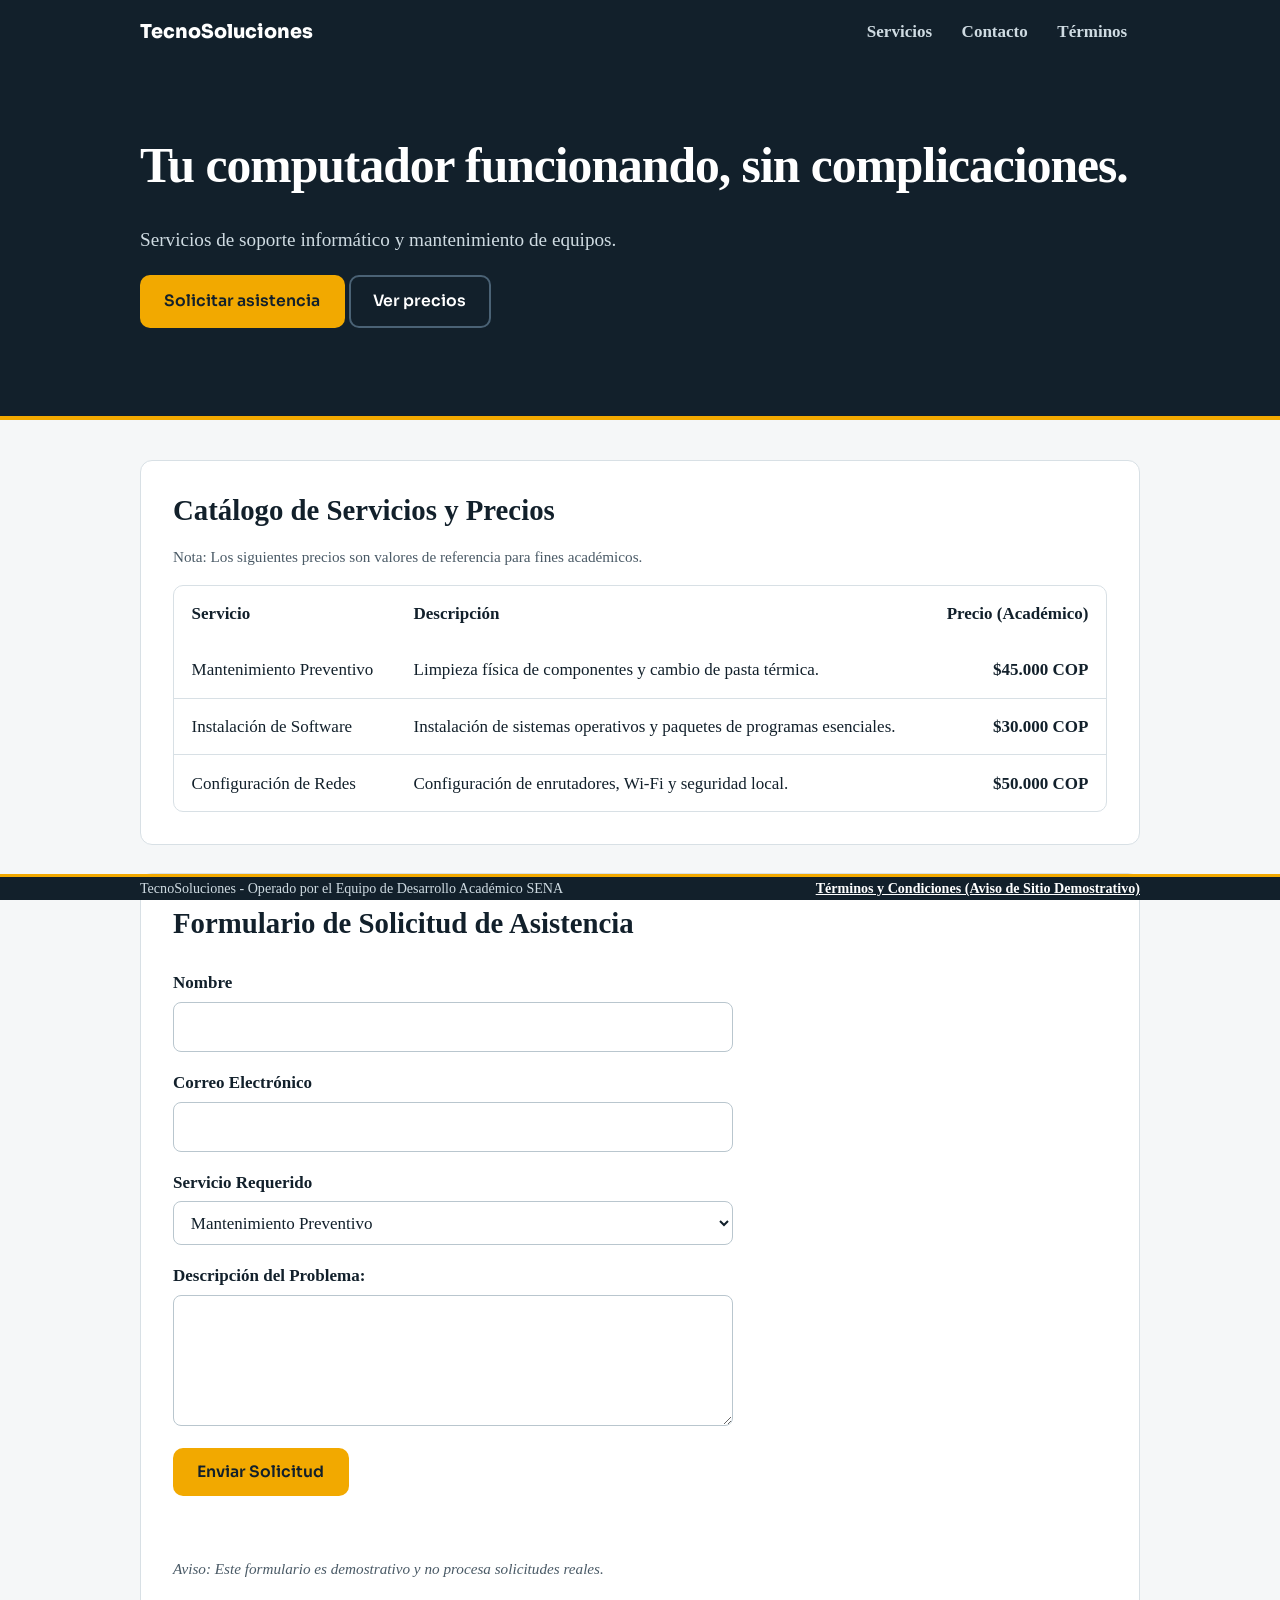
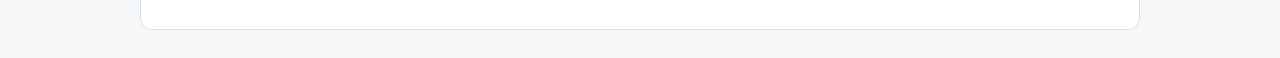
==== index.html @ 201718fb "Primera versión de la página" ====
<!DOCTYPE html>
<html lang="es">
<head>
    <meta charset="UTF-8">
    <meta name="viewport" content="width=device-width, initial-scale=1.0">
    <title>TecnoSoluciones - Soporte Técnico</title>
    <link rel=""preconnect" href=""https://fonts.googleapis.com">
    <link rel=""preconnect" href=""https://fonts.gstatic.com" crossorigin>
    <link href="https://fonts.googleapis.com/css2?family=Sora:wght@600;800&family=Source+Sans+3:wght@400;600&display=swap" rel="stylesheet">
    <link rel="stylesheet" href="styles.css">
</head>
<body>

    <header>
        <div class="container header-inner">
            <a href="index.html" class=" brand">TecnoSoluciones</a>
            <nav>
                <a href="#servicios">Servicios</a>
                <a href="#contacto">Contacto</a>
                <a href="tyc.html">Términos</a>
            </nav>
        </div>
    </header>


    <section class="hero">
        <div class="container">
            <h1>Tu computador funcionando, sin complicaciones.</h1>
            <p>Servicios de soporte informático y mantenimiento de equipos.</p>
            <div>
                <a href="#contacto" class="btn">Solicitar asistencia</a>
                <a href="#servicios" class="btn btn-ghost">Ver precios</a>
            </div>
        </div>
    </section>

    <main class="container">
        <section id="servicios">
            <h2>Catálogo de Servicios y Precios</h2>
            <p class="note">Nota: Los siguientes precios son valores de referencia para fines académicos.</p>
            <div class="table-wrap">
                <table>
                    <thead>
                        <tr>
                            <th>Servicio</th>
                            <th>Descripción</th>
                            <th class="num">Precio (Académico)</th>
                        </tr>
                    </thead>
                    <tbody>
                        <tr>
                            <td>Mantenimiento Preventivo</td>
                            <td>Limpieza física de componentes y cambio de pasta térmica.</td>
                            <td class="num">$45.000 COP</td>
                        </tr>
                        <tr>
                            <td>Instalación de Software</td>
                            <td>Instalación de sistemas operativos y paquetes de programas esenciales.</td>
                            <td class="num">$30.000 COP</td>
                        </tr>
                        <tr>
                            <td>Configuración de Redes</td>
                            <td>Configuración de enrutadores, Wi-Fi y seguridad local.</td>
                            <td class="num">$50.000 COP</td>
                        </tr>
                    </tbody>
                </table>
            </div>
        </section>

        <section id="contacto">
            <h2>Formulario de Solicitud de Asistencia</h2>
            <form id="form-contacto">
                <label for="nombre">Nombre</label>
                <input type="text" id="nombre" name="nombre" required>

                <label for="correo">Correo Electrónico</label>
                <input type="email" id="correo" name="correo" required>

                <label for="servicio-select">Servicio Requerido</label>
                <select id="servicio-select" name="servicio" required>
                    <option value="preventivo">Mantenimiento Preventivo</option>
                    <option value="software">Instalación de Software</option>
                    <option value="redes">Configuración de Redes</option>
                </select>

                <label for="descripcion">Descripción del Problema:</label>
                <textarea id="descripcion" name="descripcion" rows="4" required></textarea>

                <button type="submit">Enviar Solicitud</button>
                <p id="form-estado" role="status" aria-live="polite"></p></p>
            </form>
            <p class="note"><em>Aviso: Este formulario es demostrativo y no procesa solicitudes reales.</em></p>
        </section>
    </main>

    <footer>
        <div class="container footer-inner">
            <span>TecnoSoluciones - Operado por el Equipo de Desarrollo Académico SENA</span>
            <a href="tyc.html">Términos y Condiciones (Aviso de Sitio Demostrativo)</a>
        </div>
    </footer>

    <script src="script.js"></script>
</body>
</html>
---- styles.css ----
/* ------------- Variables ------------- */
:root {
    --ink: #12202b;
    --ink-soft: #4a5a66;
    --paper: #f5f7f8;
    --white: #ffffff;
    --teal: #0e7c86;
    --teal-dark: #0a5f67;
    --amber: #f2a900;
    --line: #d8e0e5;

    --font-head: "Sora", "Segoe UI", system-ui, sans-serif;
    --font-body: "Source Sans 3", "Segoe UI", system-ui, sans-serif;

    --header-h: 64px;
    --footer-h: 56px:
}

/* ------------- Base ------------- */
*, *::before, *::after { box-sizing:border-box; }
html {
    scroll-behavior: smooth;
    scroll-padding-top: calc(var(--header-h) + 16px);
}

body {
    margin: 0;
    font-family: var(font-body);
    font-size: 1.0625rem;
    line-height: 1.6;
    color: var(--ink);
    background: var(--paper);
    /* Espacio para que el footer fijo no tape el final del contenido */
    padding-bottom: calc(var(--footer-h) + 32px);
}

h1, h2 {font-family: var(font-head); line-height: 1.2; margin: 0 0 .6em; }
h1 { font-size: clamp(2rem, 5vw, 3.1rem); font-weight: 800; letter-spacing: -0.02em; }
h2 { font-size: clamp(1.4rem, 3vw, 1.8rem); font-weight: 600; }
p  { margin: 0 0 1em; }
a  { color: var(--teal-dark); }

:focus-visible { outline: 3px solid var(--amber); outline-offset: 2px; }

.container { width: min(1000px, 100% - 2.5rem); margin-inline: auto; }

/* ------------- Header ------------- */
header {
    position: sticky;
    top: 0;
    z-index: 10;
    height: var(--header-h);
    background: var(--ink);
}
.header-inner {
    height: 100%;
    display: flex;
    align-items: center;
    justify-content: space-between;
    gap: 1rem;
}
.brand {
    color: var(--white);
    text-decoration: none;
    font-family: var(--font-head);
    font-weight: 800;
    font-size: 1.2rem;
}
header nav { display: flex; gap: .25rem; }
header nav a {
    color: #cfdbe2;
    text-decoration: none;
    font-weight: 600;
    padding: .45rem .8rem;
    border-radius: 8px;
}
header nav a:hover { background: rgba(255,255,255,.1); color: var(--white); }

/* ------------- Hero ------------- */
.hero {
    background: var(--ink);
    color: var(--white);
    padding: clamp(2.5rem, 7vw, 4.5rem) 0 clamp(3rem, 8vw, 5.5rem);
    border-bottom: 4px solid var(--amber);
}
.hero p { color: #cfdbe2; font-size: 1.2rem; max-width: 34em }
.hero-small { padding: 2.5rem 0 3rem; }
.hero-actions { display: flex; flex-wrap: wrap; gap: .75rem; margin-top: 1.5rem; }

/* ------------- Botones ------------- */
.btn, button {
    display: inline-block;
    padding: .75rem 1.4rem;
    border-radius: 10px;
    border: 2px solid transparent;
    background: var(--amber);
    color: var(--ink);
    font-family: var(--font-head);
    font-weight: 600;
    font-size: .98rem;
    text-decoration: none;
    cursor: pointer;
    transition: background .15s, border-color .15s;
}
.btn:hover, button:hover { background: #ffc233; }
.btn-ghost { background: transparent; color: var(--white); border-color: #4a6275; }
.btn-ghost:hover { background: transparent; border-color: var(--white); }

/* ------------- Secciones ------------- */
main { padding-top: 2.5rem}

main section {
    background: var(--white);
    border: 1px solid var(--line);
    border-radius: 12px;
    padding: clamp(1.25rem, 4vw, 2rem);
    margin-bottom: 1.75rem;
}
.note { color :var(--ink-soft); font-size: .95rem; }

ul { padding-left: 1.25rem; }
li { margin-bottom: .4rem; }

/* ------------- Tabla ------------- */
.table-wrap { overflow-x: auto; border: 1px solid var(--line); border-radius: 10px; }
table { width: 100%; border-collapse: collapse; min-width: 560px; }
th, td { padding:.9rem 1.1rem; text-align: left; }
thead td { background: var(--ink); color: var(--white); font-family: var(--font-head); font-size: .92rem; font-weight: 600; }
tbody tr + tr td { border-top: 1px solid var(--line); }
tbody tr:hover { background: #eef4f6; }
.num { text-align: right; white-space: nowrap; font-weight: 600; }

/* ------------- Formulario ------------- */

form { display: grid; gap: .35rem; max-width: 560px; }
label { font-weight: 600; margin-top: .7rem; }
input, select, textarea {
    width: 100%;
    font: inherit;
    padding: .65rem .8rem;
    border: 1.5px solid #b9c6ce;
    border-radius: 8px;
    background: var(--white);
    color: var(--ink);
}
input:focus, select:focus, textarea:focus {
    outline: none;
    border-color: var(--teal);
    box-shadow: 0 0 0 3px rgba(14,124,134,.25);
}
form button { justify-self: start; margin-top: 1rem; }
#form-estado { margin: .5rem 0 0; font-weight: 600; color: var(--teal-dark); min-height: 1.5em; }

/* ------------- Footer Fijo ------------- */
footer {
    position: fixed;
    left: 0;
    right: 0;
    bottom: 0;
    z-index: 20;
    height: var(--footer-h);
    background: var(--ink);
    color: #cfdbe2;
    font-size: .88rem;
    border-top: 3px solid var(--amber);
}
.footer-inner {
    height: 100%;
    display: flex;
    align-items: center;
    justify-content: space-between;
    gap: 1rem;
}
footer a { color: var(--white); font-weight: 600; }

/* ------------- Responsive ------------- */
@media (max-width: 700px) {
    :root { --footer-h: 78px; }
    .footer-inner { flex-direction: column; justify-content: center; gap: 1rem; text-align: center; font-size: .8rem; }
}
@media (prefers-reduced-motion: reduce) {
    html { scroll-behavior: auto; }
}
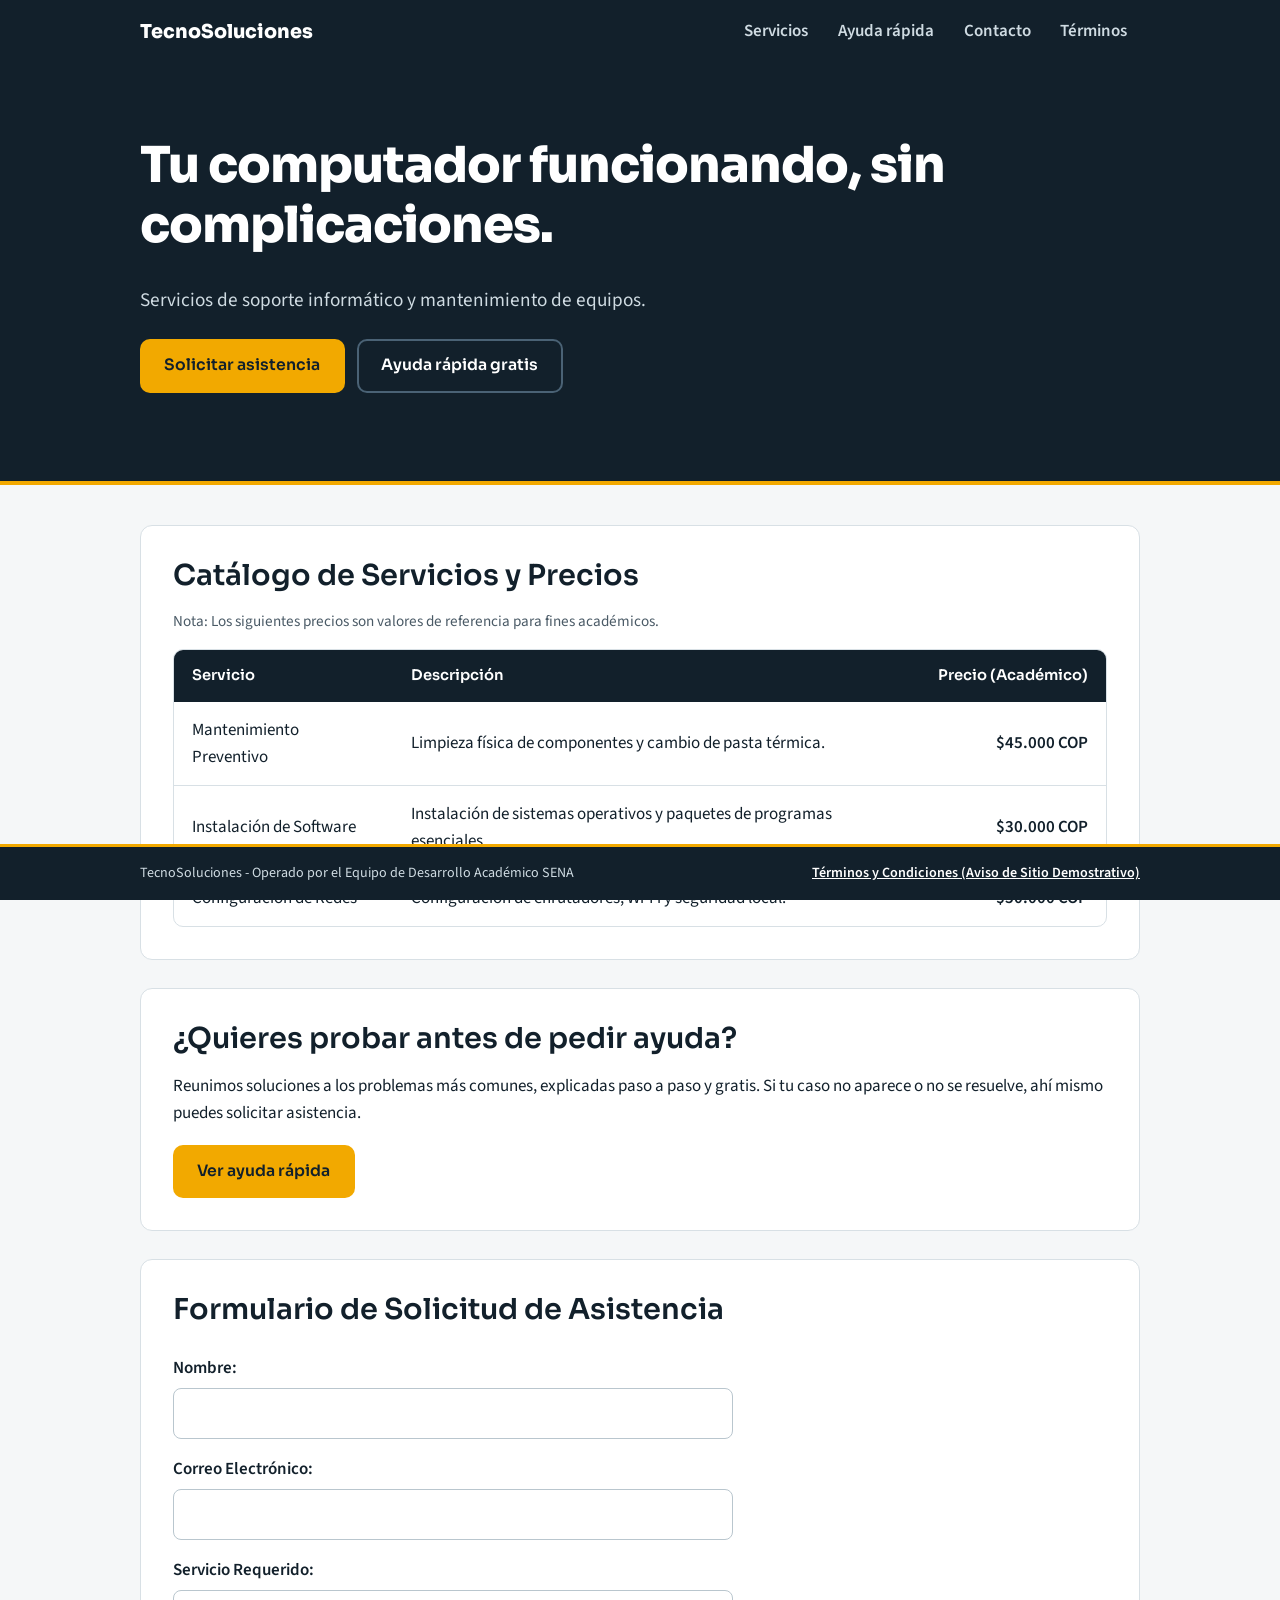
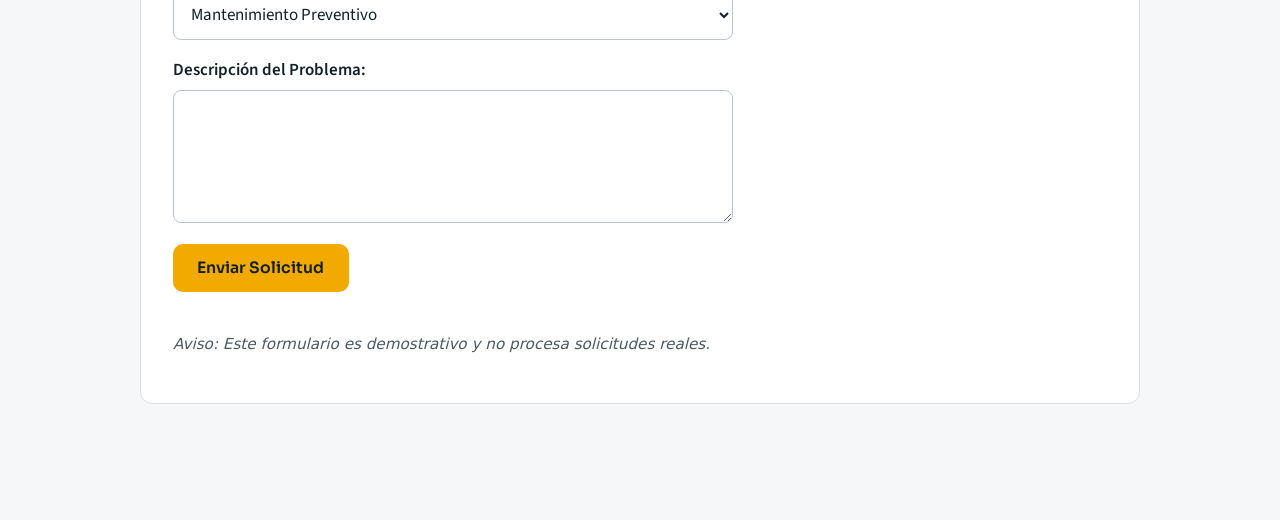
==== commit 777ace27: "commit" ====
--- a/index.html
+++ b/index.html
@@ -4,8 +4,8 @@
     <meta charset="UTF-8">
     <meta name="viewport" content="width=device-width, initial-scale=1.0">
     <title>TecnoSoluciones - Soporte Técnico</title>
-    <link rel=""preconnect" href=""https://fonts.googleapis.com">
-    <link rel=""preconnect" href=""https://fonts.gstatic.com" crossorigin>
+    <link rel="preconnect" href="https://fonts.googleapis.com">
+    <link rel="preconnect" href="https://fonts.gstatic.com" crossorigin>
     <link href="https://fonts.googleapis.com/css2?family=Sora:wght@600;800&family=Source+Sans+3:wght@400;600&display=swap" rel="stylesheet">
     <link rel="stylesheet" href="styles.css">
 </head>
@@ -13,23 +13,26 @@
 
     <header>
         <div class="container header-inner">
-            <a href="index.html" class=" brand">TecnoSoluciones</a>
-            <nav>
+            <a href="index.html" class="brand">TecnoSoluciones</a>
+            <button class="nav-toggle" type="button" aria-label="Abrir menú" aria-expanded="false" aria-controls="menu">
+                <span></span><span></span><span></span>
+            </button>
+            <nav id="menu">
                 <a href="#servicios">Servicios</a>
+                <a href="ayuda.html">Ayuda rápida</a>
                 <a href="#contacto">Contacto</a>
                 <a href="tyc.html">Términos</a>
             </nav>
         </div>
     </header>
 
-
     <section class="hero">
         <div class="container">
             <h1>Tu computador funcionando, sin complicaciones.</h1>
             <p>Servicios de soporte informático y mantenimiento de equipos.</p>
-            <div>
+            <div class="hero-actions">
                 <a href="#contacto" class="btn">Solicitar asistencia</a>
-                <a href="#servicios" class="btn btn-ghost">Ver precios</a>
+                <a href="ayuda.html" class="btn btn-ghost">Ayuda rápida gratis</a>
             </div>
         </div>
     </section>
@@ -49,35 +52,41 @@
                     </thead>
                     <tbody>
                         <tr>
-                            <td>Mantenimiento Preventivo</td>
-                            <td>Limpieza física de componentes y cambio de pasta térmica.</td>
-                            <td class="num">$45.000 COP</td>
+                            <td data-label="Servicio">Mantenimiento Preventivo</td>
+                            <td data-label="Descripción">Limpieza física de componentes y cambio de pasta térmica.</td>
+                            <td data-label="Precio" class="num">$45.000 COP</td>
                         </tr>
                         <tr>
-                            <td>Instalación de Software</td>
-                            <td>Instalación de sistemas operativos y paquetes de programas esenciales.</td>
-                            <td class="num">$30.000 COP</td>
+                            <td data-label="Servicio">Instalación de Software</td>
+                            <td data-label="Descripción">Instalación de sistemas operativos y paquetes de programas esenciales.</td>
+                            <td data-label="Precio" class="num">$30.000 COP</td>
                         </tr>
                         <tr>
-                            <td>Configuración de Redes</td>
-                            <td>Configuración de enrutadores, Wi-Fi y seguridad local.</td>
-                            <td class="num">$50.000 COP</td>
+                            <td data-label="Servicio">Configuración de Redes</td>
+                            <td data-label="Descripción">Configuración de enrutadores, Wi-Fi y seguridad local.</td>
+                            <td data-label="Precio" class="num">$50.000 COP</td>
                         </tr>
                     </tbody>
                 </table>
             </div>
         </section>
 
+        <section id="ayuda-aviso">
+            <h2>¿Quieres probar antes de pedir ayuda?</h2>
+            <p>Reunimos soluciones a los problemas más comunes, explicadas paso a paso y gratis. Si tu caso no aparece o no se resuelve, ahí mismo puedes solicitar asistencia.</p>
+            <a href="ayuda.html" class="btn">Ver ayuda rápida</a>
+        </section>
+
         <section id="contacto">
             <h2>Formulario de Solicitud de Asistencia</h2>
             <form id="form-contacto">
-                <label for="nombre">Nombre</label>
+                <label for="nombre">Nombre:</label>
                 <input type="text" id="nombre" name="nombre" required>
 
-                <label for="correo">Correo Electrónico</label>
+                <label for="correo">Correo Electrónico:</label>
                 <input type="email" id="correo" name="correo" required>
 
-                <label for="servicio-select">Servicio Requerido</label>
+                <label for="servicio-select">Servicio Requerido:</label>
                 <select id="servicio-select" name="servicio" required>
                     <option value="preventivo">Mantenimiento Preventivo</option>
                     <option value="software">Instalación de Software</option>
@@ -88,7 +97,7 @@
                 <textarea id="descripcion" name="descripcion" rows="4" required></textarea>
 
                 <button type="submit">Enviar Solicitud</button>
-                <p id="form-estado" role="status" aria-live="polite"></p></p>
+                <p id="form-estado" role="status" aria-live="polite"></p>
             </form>
             <p class="note"><em>Aviso: Este formulario es demostrativo y no procesa solicitudes reales.</em></p>
         </section>
@@ -96,8 +105,9 @@
 
     <footer>
         <div class="container footer-inner">
-            <span>TecnoSoluciones - Operado por el Equipo de Desarrollo Académico SENA</span>
-            <a href="tyc.html">Términos y Condiciones (Aviso de Sitio Demostrativo)</a>
+            <span class="f-full">TecnoSoluciones - Operado por el Equipo de Desarrollo Académico SENA</span>
+            <span class="f-short">TecnoSoluciones · Proyecto SENA</span>
+            <a href="tyc.html">Términos y Condiciones<span class="f-full"> (Aviso de Sitio Demostrativo)</span></a>
         </div>
     </footer>
 
--- a/styles.css
+++ b/styles.css
@@ -1,4 +1,4 @@
-/* ------------- Variables ------------- */
+/* ---------- Variables ---------- */
 :root {
     --ink: #12202b;
     --ink-soft: #4a5a66;
@@ -13,11 +13,12 @@
     --font-body: "Source Sans 3", "Segoe UI", system-ui, sans-serif;
 
     --header-h: 64px;
-    --footer-h: 56px:
-}
-
-/* ------------- Base ------------- */
-*, *::before, *::after { box-sizing:border-box; }
+    --footer-h: 56px;
+}
+
+/* ---------- Base ---------- */
+*, *::before, *::after { box-sizing: border-box; }
+
 html {
     scroll-behavior: smooth;
     scroll-padding-top: calc(var(--header-h) + 16px);
@@ -25,7 +26,7 @@
 
 body {
     margin: 0;
-    font-family: var(font-body);
+    font-family: var(--font-body);
     font-size: 1.0625rem;
     line-height: 1.6;
     color: var(--ink);
@@ -34,9 +35,9 @@
     padding-bottom: calc(var(--footer-h) + 32px);
 }
 
-h1, h2 {font-family: var(font-head); line-height: 1.2; margin: 0 0 .6em; }
-h1 { font-size: clamp(2rem, 5vw, 3.1rem); font-weight: 800; letter-spacing: -0.02em; }
-h2 { font-size: clamp(1.4rem, 3vw, 1.8rem); font-weight: 600; }
+h1, h2 { font-family: var(--font-head); line-height: 1.2; margin: 0 0 .6em; }
+h1 { font-size: clamp(1.9rem, 6vw, 3.1rem); font-weight: 800; letter-spacing: -0.02em; }
+h2 { font-size: clamp(1.3rem, 3.5vw, 1.8rem); font-weight: 600; }
 p  { margin: 0 0 1em; }
 a  { color: var(--teal-dark); }
 
@@ -44,11 +45,11 @@
 
 .container { width: min(1000px, 100% - 2.5rem); margin-inline: auto; }
 
-/* ------------- Header ------------- */
+/* ---------- Header ---------- */
 header {
     position: sticky;
     top: 0;
-    z-index: 10;
+    z-index: 30;
     height: var(--header-h);
     background: var(--ink);
 }
@@ -76,19 +77,43 @@
 }
 header nav a:hover { background: rgba(255,255,255,.1); color: var(--white); }
 
-/* ------------- Hero ------------- */
+/* Botón de menú (solo se ve en celular) */
+.nav-toggle {
+    display: none;
+    width: 44px;
+    height: 44px;
+    padding: 0;
+    border: 0;
+    border-radius: 10px;
+    background: transparent;
+    cursor: pointer;
+    flex-direction: column;
+    align-items: center;
+    justify-content: center;
+    gap: 5px;
+}
+.nav-toggle span {
+    display: block;
+    width: 22px;
+    height: 2px;
+    background: var(--white);
+    border-radius: 2px;
+}
+.nav-toggle:hover { background: rgba(255,255,255,.1); }
+
+/* ---------- Hero ---------- */
 .hero {
     background: var(--ink);
     color: var(--white);
     padding: clamp(2.5rem, 7vw, 4.5rem) 0 clamp(3rem, 8vw, 5.5rem);
     border-bottom: 4px solid var(--amber);
 }
-.hero p { color: #cfdbe2; font-size: 1.2rem; max-width: 34em }
+.hero p { color: #cfdbe2; font-size: 1.2rem; max-width: 34em; }
 .hero-small { padding: 2.5rem 0 3rem; }
 .hero-actions { display: flex; flex-wrap: wrap; gap: .75rem; margin-top: 1.5rem; }
 
-/* ------------- Botones ------------- */
-.btn, button {
+/* ---------- Botones ---------- */
+.btn, button.btn, form button {
     display: inline-block;
     padding: .75rem 1.4rem;
     border-radius: 10px;
@@ -98,16 +123,17 @@
     font-family: var(--font-head);
     font-weight: 600;
     font-size: .98rem;
+    text-align: center;
     text-decoration: none;
     cursor: pointer;
     transition: background .15s, border-color .15s;
 }
-.btn:hover, button:hover { background: #ffc233; }
+.btn:hover, form button:hover { background: #ffc233; }
 .btn-ghost { background: transparent; color: var(--white); border-color: #4a6275; }
 .btn-ghost:hover { background: transparent; border-color: var(--white); }
 
-/* ------------- Secciones ------------- */
-main { padding-top: 2.5rem}
+/* ---------- Secciones ---------- */
+main { padding-top: 2.5rem; }
 
 main section {
     background: var(--white);
@@ -116,28 +142,69 @@
     padding: clamp(1.25rem, 4vw, 2rem);
     margin-bottom: 1.75rem;
 }
-.note { color :var(--ink-soft); font-size: .95rem; }
-
-ul { padding-left: 1.25rem; }
+.note { color: var(--ink-soft); font-size: .95rem; }
+
+ul, ol { padding-left: 1.25rem; }
 li { margin-bottom: .4rem; }
 
-/* ------------- Tabla ------------- */
+/* ---------- Tabla ---------- */
 .table-wrap { overflow-x: auto; border: 1px solid var(--line); border-radius: 10px; }
-table { width: 100%; border-collapse: collapse; min-width: 560px; }
-th, td { padding:.9rem 1.1rem; text-align: left; }
-thead td { background: var(--ink); color: var(--white); font-family: var(--font-head); font-size: .92rem; font-weight: 600; }
+table { width: 100%; border-collapse: collapse; }
+th, td { padding: .9rem 1.1rem; text-align: left; }
+thead th { background: var(--ink); color: var(--white); font-family: var(--font-head); font-size: .92rem; font-weight: 600; }
 tbody tr + tr td { border-top: 1px solid var(--line); }
 tbody tr:hover { background: #eef4f6; }
 .num { text-align: right; white-space: nowrap; font-weight: 600; }
 
-/* ------------- Formulario ------------- */
-
+/* ---------- Ayuda rápida (acordeón) ---------- */
+details {
+    border: 1px solid var(--line);
+    border-radius: 10px;
+    margin-bottom: .75rem;
+    background: var(--white);
+}
+details[open] { border-color: var(--teal); }
+summary {
+    list-style: none;
+    cursor: pointer;
+    display: flex;
+    align-items: center;
+    justify-content: space-between;
+    gap: 1rem;
+    min-height: 52px;
+    padding: .6rem 1.1rem;
+    font-family: var(--font-head);
+    font-weight: 600;
+    font-size: 1rem;
+}
+summary::-webkit-details-marker { display: none; }
+summary::after {
+    content: "+";
+    flex-shrink: 0;
+    font-size: 1.5rem;
+    line-height: 1;
+    color: var(--teal);
+}
+details[open] summary::after { content: "−"; }
+summary:hover { background: #eef4f6; border-radius: 10px; }
+.answer { padding: 0 1.1rem 1rem; }
+.answer ol, .answer ul { margin-top: 0; }
+.next {
+    margin: .75rem 0 0;
+    padding: .7rem .9rem;
+    background: #fff6df;
+    border-left: 4px solid var(--amber);
+    border-radius: 6px;
+    font-size: .98rem;
+}
+
+/* ---------- Formulario ---------- */
 form { display: grid; gap: .35rem; max-width: 560px; }
 label { font-weight: 600; margin-top: .7rem; }
 input, select, textarea {
     width: 100%;
     font: inherit;
-    padding: .65rem .8rem;
+    padding: .7rem .8rem;
     border: 1.5px solid #b9c6ce;
     border-radius: 8px;
     background: var(--white);
@@ -151,14 +218,15 @@
 form button { justify-self: start; margin-top: 1rem; }
 #form-estado { margin: .5rem 0 0; font-weight: 600; color: var(--teal-dark); min-height: 1.5em; }
 
-/* ------------- Footer Fijo ------------- */
+/* ---------- Footer fijo ---------- */
 footer {
     position: fixed;
     left: 0;
     right: 0;
     bottom: 0;
     z-index: 20;
-    height: var(--footer-h);
+    height: calc(var(--footer-h) + env(safe-area-inset-bottom, 0px));
+    padding-bottom: env(safe-area-inset-bottom, 0px);
     background: var(--ink);
     color: #cfdbe2;
     font-size: .88rem;
@@ -172,12 +240,86 @@
     gap: 1rem;
 }
 footer a { color: var(--white); font-weight: 600; }
-
-/* ------------- Responsive ------------- */
+.f-short { display: none; }
+
+/* ---------- Celular ---------- */
 @media (max-width: 700px) {
-    :root { --footer-h: 78px; }
-    .footer-inner { flex-direction: column; justify-content: center; gap: 1rem; text-align: center; font-size: .8rem; }
-}
+    :root { --footer-h: 60px; }
+
+    body { font-size: 1rem; }
+    .container { width: calc(100% - 2rem); }
+
+    /* Menú desplegable */
+    .nav-toggle { display: flex; }
+    header nav {
+        display: none;
+        position: absolute;
+        top: 100%;
+        left: 0;
+        right: 0;
+        flex-direction: column;
+        gap: 0;
+        padding: .5rem 1rem 1rem;
+        background: var(--ink);
+        border-top: 1px solid #25394a;
+        box-shadow: 0 12px 24px rgba(0,0,0,.25);
+    }
+    header nav.open { display: flex; }
+    header nav a { padding: .9rem .6rem; font-size: 1.05rem; }
+
+    /* Botones grandes y fáciles de tocar */
+    .hero-actions { flex-direction: column; }
+    .hero-actions .btn,
+    main section .btn,
+    form button { width: 100%; padding: .9rem 1.2rem; }
+
+    main section { border-radius: 10px; }
+
+    /* Tabla convertida en tarjetas */
+    .table-wrap { border: 0; overflow: visible; }
+    table, tbody, tr, td { display: block; }
+    thead {
+        position: absolute;
+        width: 1px; height: 1px;
+        overflow: hidden;
+        clip: rect(0 0 0 0);
+    }
+    tbody tr {
+        border: 1px solid var(--line);
+        border-left: 5px solid var(--teal);
+        border-radius: 10px;
+        margin-bottom: .9rem;
+        padding: .3rem 0;
+        background: var(--white);
+    }
+    tbody tr + tr td { border-top: 0; }
+    tbody tr:hover { background: var(--white); }
+    td {
+        display: grid;
+        grid-template-columns: 6.5rem 1fr;
+        gap: .75rem;
+        padding: .5rem 1rem;
+        text-align: left;
+    }
+    td::before {
+        content: attr(data-label);
+        font-weight: 600;
+        color: var(--ink-soft);
+    }
+    .num { text-align: left; white-space: normal; }
+
+    /* Footer compacto */
+    .f-full { display: none; }
+    .f-short { display: inline; }
+    .footer-inner {
+        flex-direction: column;
+        justify-content: center;
+        gap: .1rem;
+        text-align: center;
+        font-size: .82rem;
+    }
+}
+
 @media (prefers-reduced-motion: reduce) {
     html { scroll-behavior: auto; }
 }
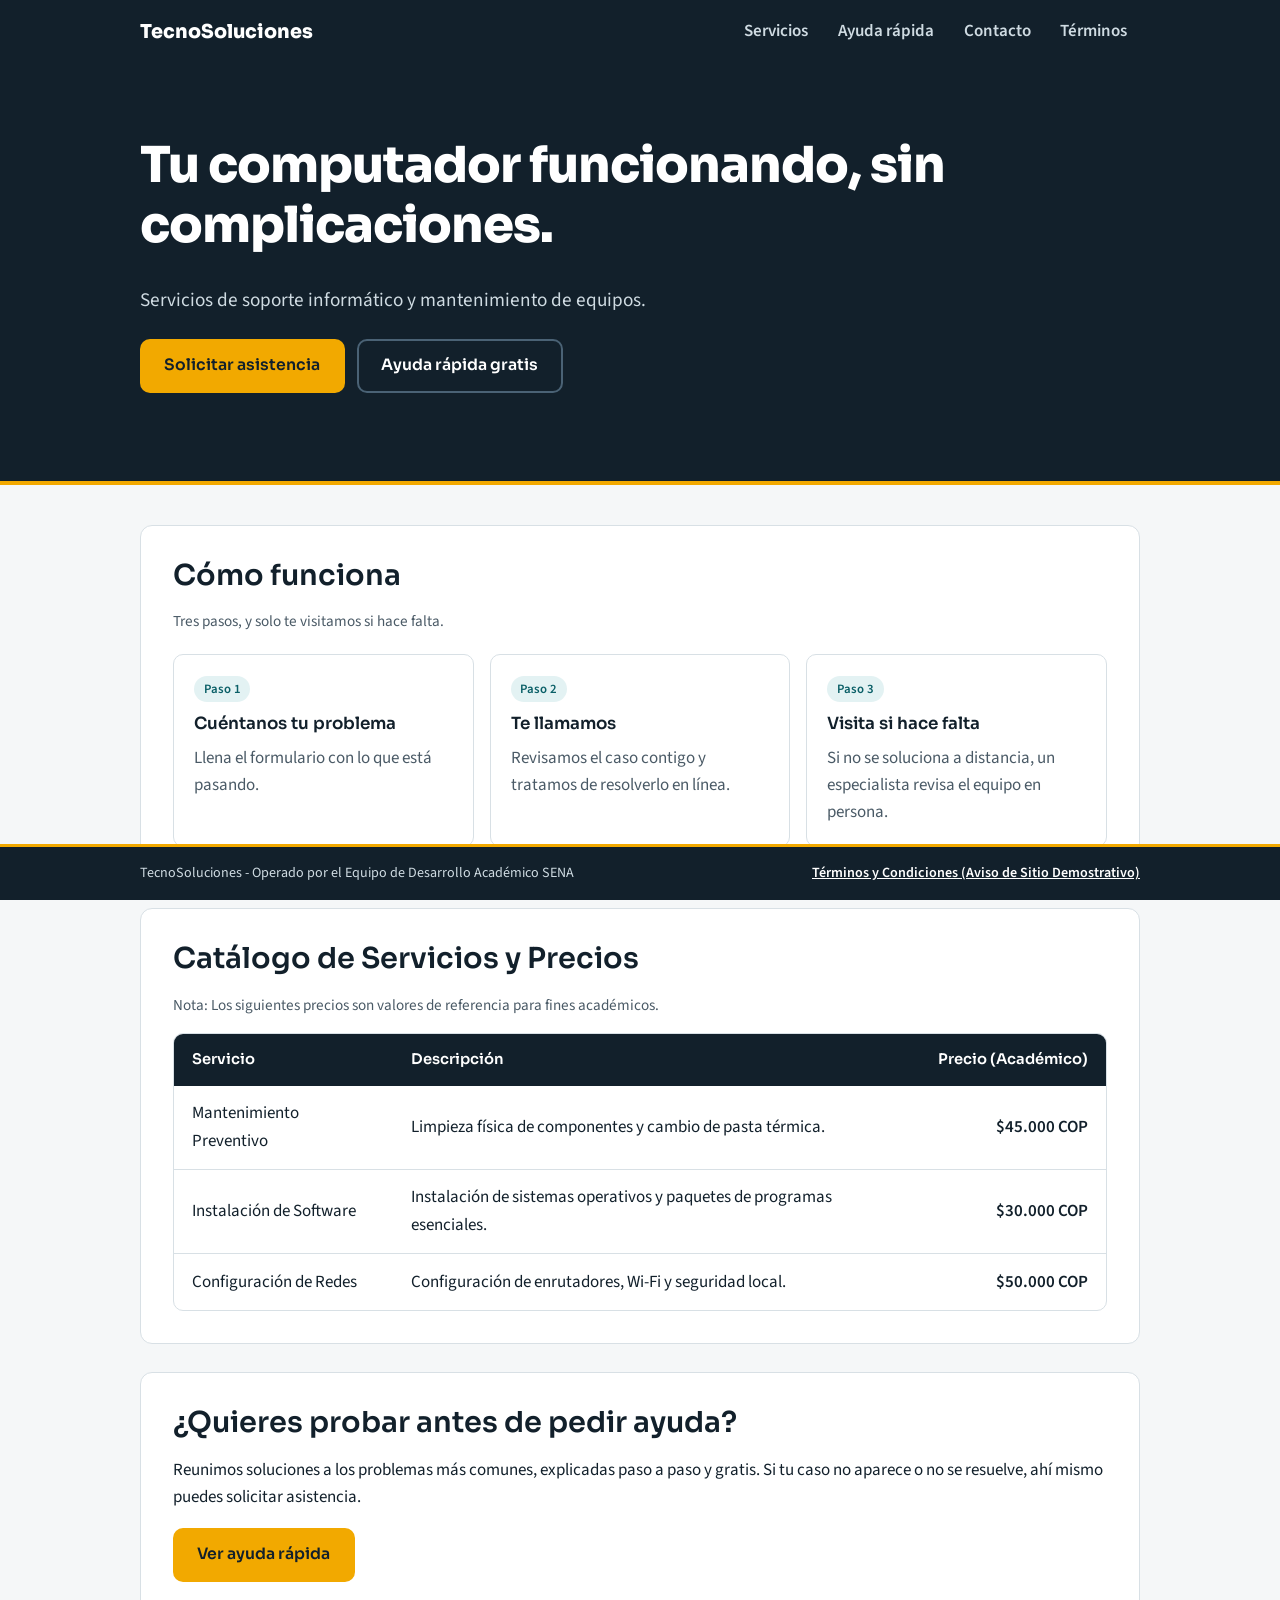
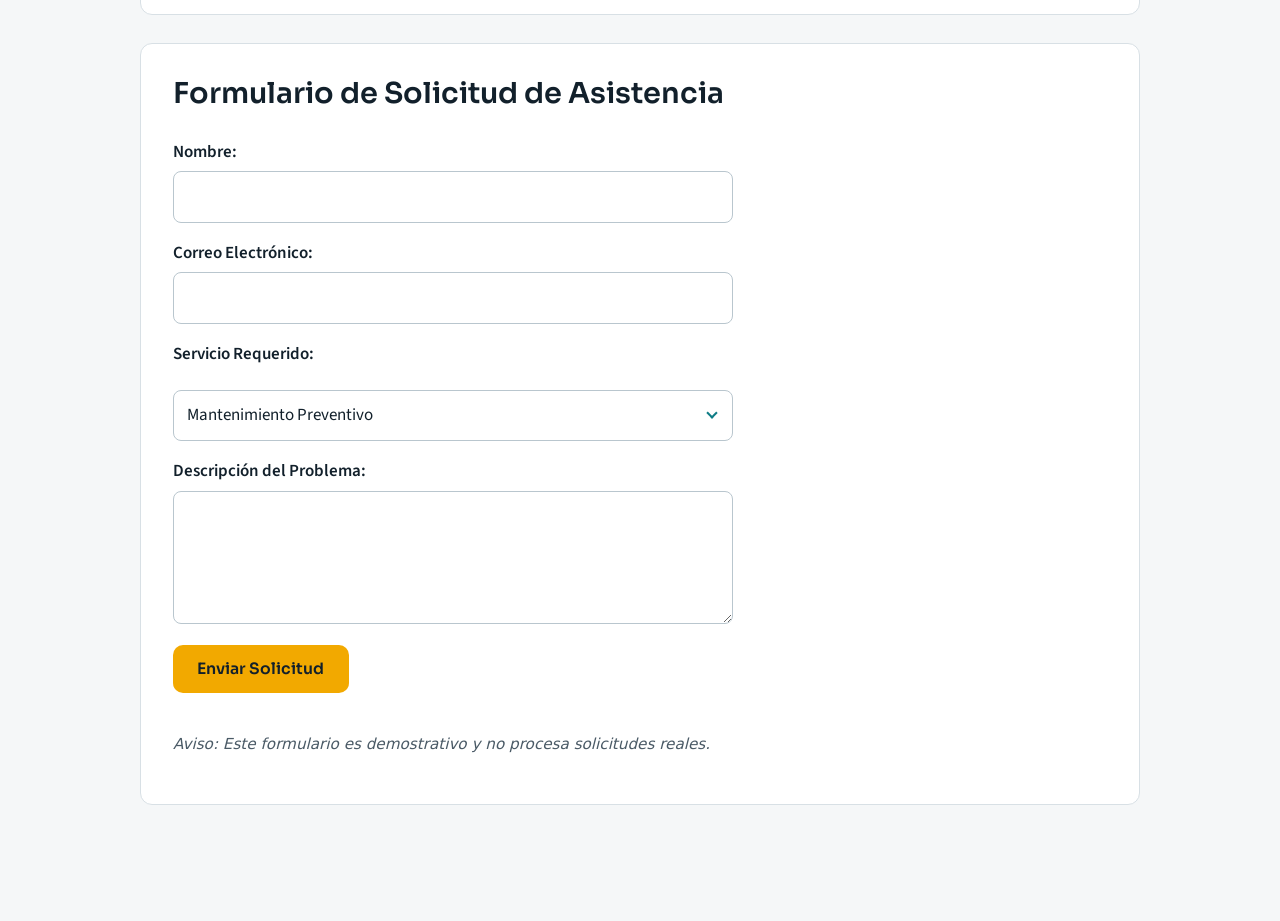
==== commit 25cf768c: "Signed-off-by: IuSrnme <andressantiagods47@gmail.com>" ====
--- a/index.html
+++ b/index.html
@@ -10,6 +10,7 @@
     <link rel="stylesheet" href="styles.css">
 </head>
 <body>
+
 
     <header>
         <div class="container header-inner">
@@ -38,6 +39,16 @@
     </section>
 
     <main class="container">
+        <section id="como-funciona">
+            <h2>Cómo funciona</h2>
+            <p class="note">Tres pasos, y solo te visitamos si hace falta.</p>
+            <div class="steps">
+                <div class="step"><span class="step-n">Paso 1</span><h3>Cuéntanos tu problema</h3><p>Llena el formulario con lo que está pasando.</p></div>
+                <div class="step"><span class="step-n">Paso 2</span><h3>Te llamamos</h3><p>Revisamos el caso contigo y tratamos de resolverlo en línea.</p></div>
+                <div class="step"><span class="step-n">Paso 3</span><h3>Visita si hace falta</h3><p>Si no se soluciona a distancia, un especialista revisa el equipo en persona.</p></div>
+            </div>
+        </section>
+
         <section id="servicios">
             <h2>Catálogo de Servicios y Precios</h2>
             <p class="note">Nota: Los siguientes precios son valores de referencia para fines académicos.</p>
@@ -87,11 +98,13 @@
                 <input type="email" id="correo" name="correo" required>
 
                 <label for="servicio-select">Servicio Requerido:</label>
+                <div class="select">
                 <select id="servicio-select" name="servicio" required>
                     <option value="preventivo">Mantenimiento Preventivo</option>
                     <option value="software">Instalación de Software</option>
                     <option value="redes">Configuración de Redes</option>
                 </select>
+                </div>
 
                 <label for="descripcion">Descripción del Problema:</label>
                 <textarea id="descripcion" name="descripcion" rows="4" required></textarea>
--- a/styles.css
+++ b/styles.css
@@ -322,4 +322,44 @@
 
 @media (prefers-reduced-motion: reduce) {
     html { scroll-behavior: auto; }
-}+}
+
+/* ---------- Cómo funciona ---------- */
+.steps { display: grid; grid-template-columns: repeat(3, 1fr); gap: 1rem; margin-top: 1.25rem; }
+.step { border: 1px solid var(--line); border-radius: 10px; padding: 1.25rem; transition: border-color .2s; }
+.step:hover { border-color: var(--teal); }
+.step-n { display: inline-block; margin-bottom: .6rem; padding: .15rem .6rem; border-radius: 100vw; background: #e3f2f3; color: var(--teal-dark); font-size: .8rem; font-weight: 600; }
+.step h3 { font-family: var(--font-head); font-size: 1.05rem; font-weight: 600; margin: 0 0 .4em; }
+.step p { margin: 0; color: var(--ink-soft); }
+
+/* ---------- Selector con despliegue ---------- */
+.select { position: relative; }
+.select.is-enhanced select { position: absolute; width: 1px; height: 1px; opacity: 0; pointer-events: none; }
+.select-btn {
+    position: relative; width: 100%; text-align: left; font: inherit; color: var(--ink);
+    background: var(--white); padding: .7rem 2.6rem .7rem .8rem;
+    border: 1.5px solid #b9c6ce; border-radius: 8px; cursor: pointer;
+    transition: border-radius .2s ease, border-color .15s;
+}
+.select-btn::after {
+    content: ""; position: absolute; right: 1rem; top: 50%; width: .5rem; height: .5rem;
+    border-right: 2px solid var(--teal); border-bottom: 2px solid var(--teal);
+    transform: translateY(-75%) rotate(45deg); transition: transform .2s ease;
+}
+.select-btn:focus { outline: none; border-color: var(--teal); box-shadow: 0 0 0 3px rgba(14,124,134,.25); }
+.select.open .select-btn { border-radius: 8px 8px 0 0; border-color: var(--teal); }
+.select.open .select-btn::after { transform: translateY(-25%) rotate(-135deg); }
+.select-list {
+    position: absolute; left: 0; right: 0; top: 100%; z-index: 15; margin: 0; padding: 0; list-style: none;
+    background: var(--white); border: 1.5px solid var(--teal); border-top: 0; border-radius: 0 0 8px 8px;
+    overflow: hidden; visibility: hidden; clip-path: inset(0 0 100% 0);
+    transition: clip-path .22s ease, visibility 0s .22s;
+}
+.select.open .select-list { visibility: visible; clip-path: inset(0 0 0 0); transition: clip-path .22s ease; }
+.select-list li { margin: 0; padding: .7rem .8rem; cursor: pointer; border-top: 1px solid var(--line); }
+.select-list li:first-child { border-top: 0; }
+.select-list li.active, .select-list li:hover { background: #eef4f6; }
+.select-list li[aria-selected="true"] { color: var(--teal-dark); font-weight: 600; }
+
+@media (max-width: 700px) { .steps { grid-template-columns: 1fr; } }
+@media (prefers-reduced-motion: reduce) { .select-btn, .select-btn::after, .select-list { transition: none; } }
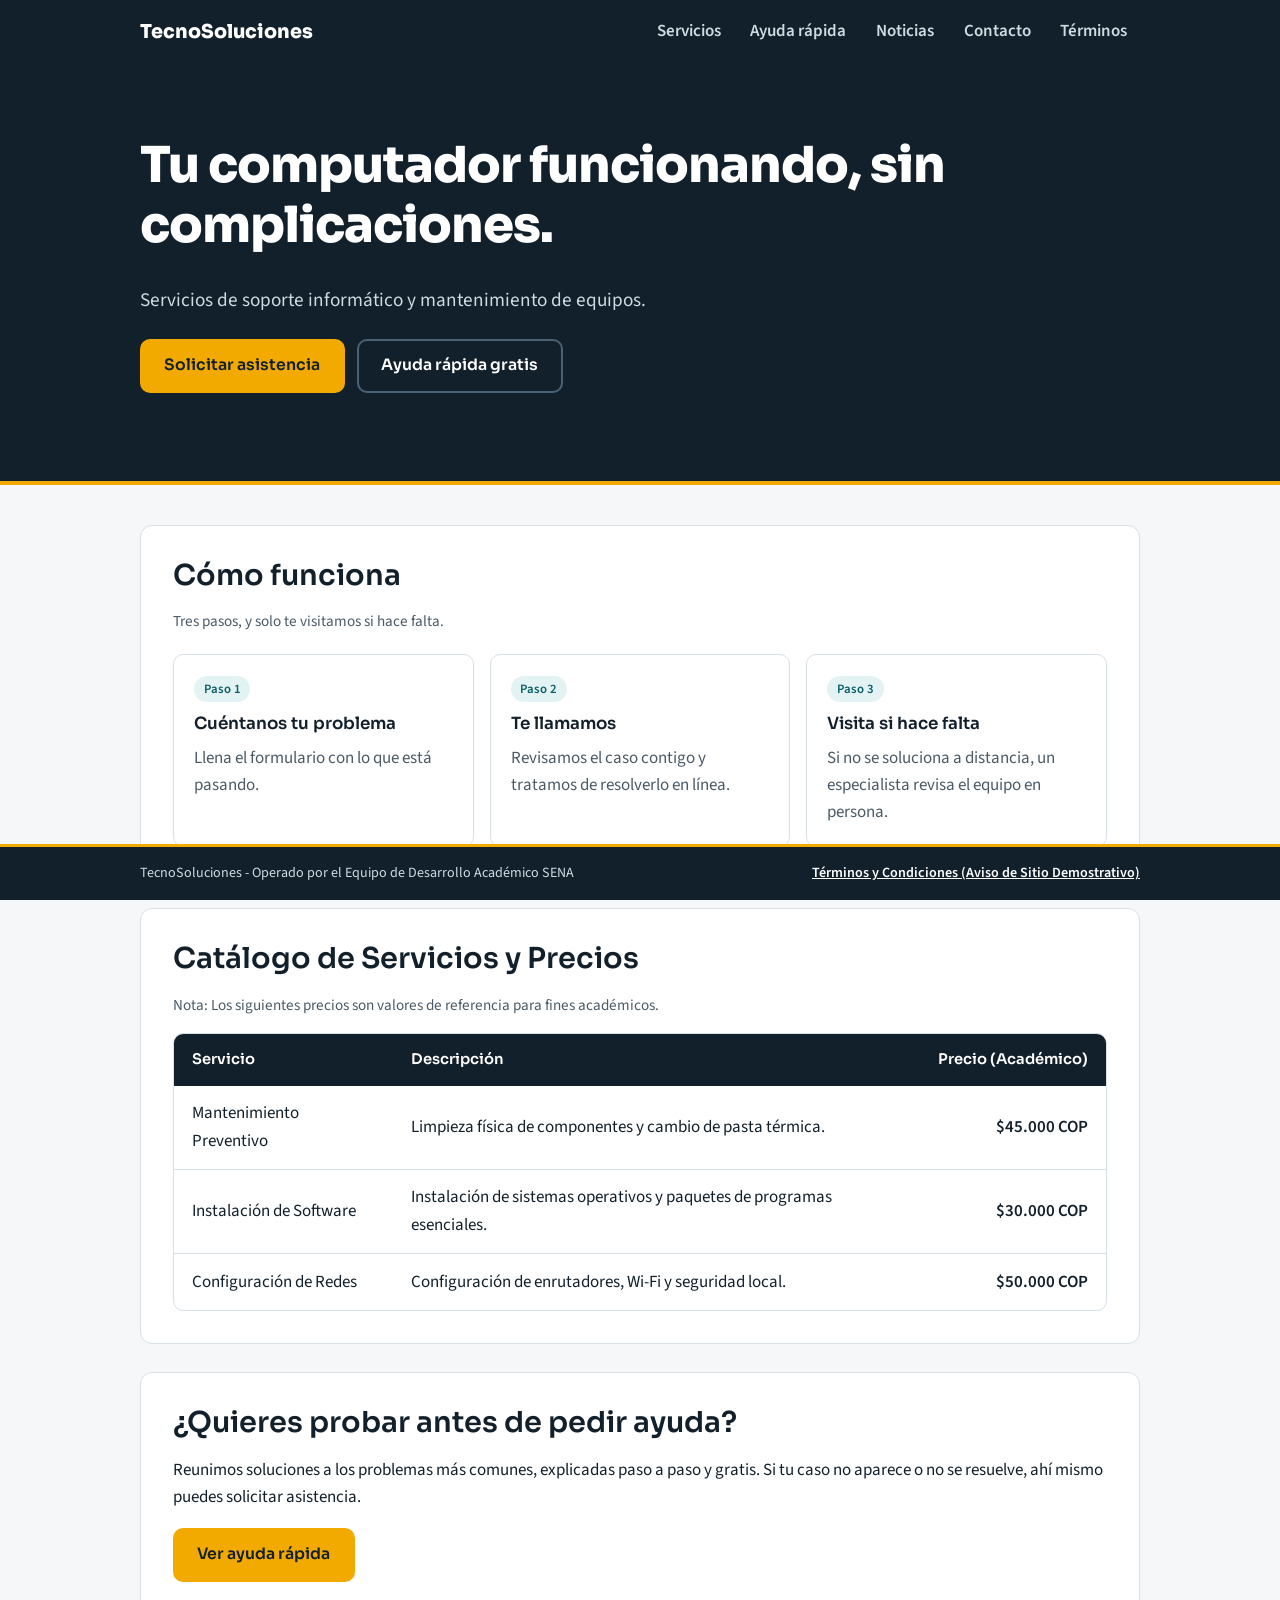
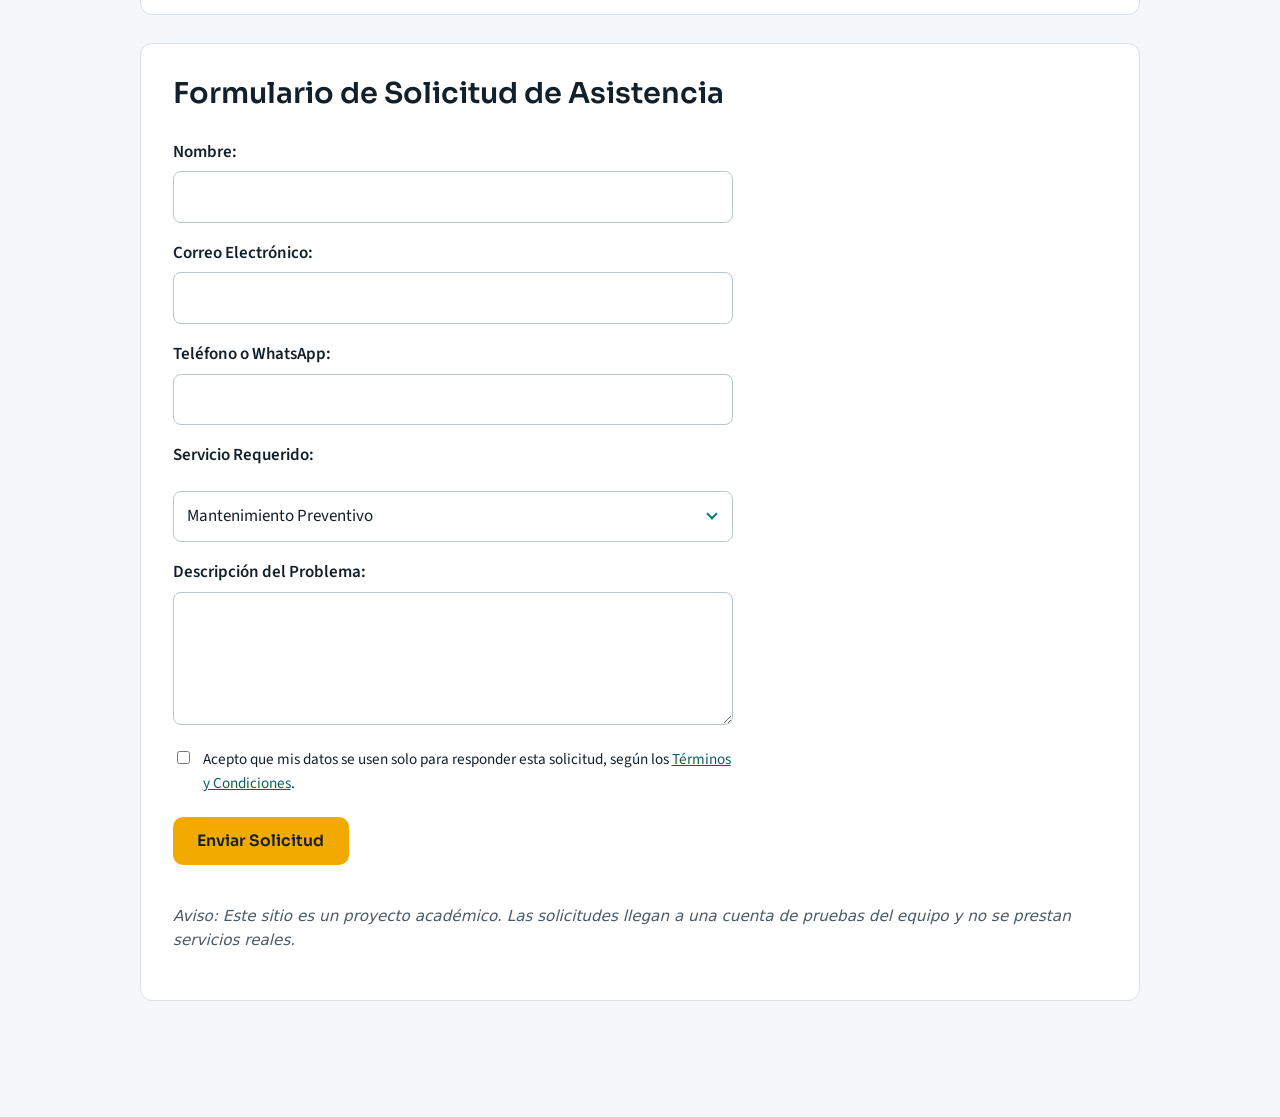
==== commit 16587a74: "Blog con Supabase, panel admin y formulario Signed-off-by: IuSrnme <andressantiagods47@gmail.com>" ====
--- a/index.html
+++ b/index.html
@@ -21,6 +21,7 @@
             <nav id="menu">
                 <a href="#servicios">Servicios</a>
                 <a href="ayuda.html">Ayuda rápida</a>
+                <a href="blog.html">Noticias</a>
                 <a href="#contacto">Contacto</a>
                 <a href="tyc.html">Términos</a>
             </nav>
@@ -90,29 +91,40 @@
 
         <section id="contacto">
             <h2>Formulario de Solicitud de Asistencia</h2>
-            <form id="form-contacto">
+            <form id="form-contacto" action="https://formspree.io/f/xrppdovo" method="POST">
                 <label for="nombre">Nombre:</label>
                 <input type="text" id="nombre" name="nombre" required>
 
                 <label for="correo">Correo Electrónico:</label>
                 <input type="email" id="correo" name="correo" required>
 
+                <label for="telefono">Teléfono o WhatsApp:</label>
+                <input type="tel" id="telefono" name="telefono" autocomplete="tel" required>
+
                 <label for="servicio-select">Servicio Requerido:</label>
                 <div class="select">
                 <select id="servicio-select" name="servicio" required>
-                    <option value="preventivo">Mantenimiento Preventivo</option>
-                    <option value="software">Instalación de Software</option>
-                    <option value="redes">Configuración de Redes</option>
+                    <option value="Mantenimiento Preventivo">Mantenimiento Preventivo</option>
+                    <option value="Instalación de Software">Instalación de Software</option>
+                    <option value="Configuración de Redes">Configuración de Redes</option>
                 </select>
                 </div>
 
                 <label for="descripcion">Descripción del Problema:</label>
                 <textarea id="descripcion" name="descripcion" rows="4" required></textarea>
 
+                <input type="hidden" name="_subject" value="Nueva solicitud de asistencia - TecnoSoluciones">
+                <input type="text" name="_gotcha" class="hp" tabindex="-1" autocomplete="off" aria-hidden="true">
+
+                <label class="consent">
+                    <input type="checkbox" name="consentimiento" value="Sí" required>
+                    <span>Acepto que mis datos se usen solo para responder esta solicitud, según los <a href="tyc.html">Términos y Condiciones</a>.</span>
+                </label>
+
                 <button type="submit">Enviar Solicitud</button>
                 <p id="form-estado" role="status" aria-live="polite"></p>
             </form>
-            <p class="note"><em>Aviso: Este formulario es demostrativo y no procesa solicitudes reales.</em></p>
+            <p class="note"><em>Aviso: Este sitio es un proyecto académico. Las solicitudes llegan a una cuenta de pruebas del equipo y no se prestan servicios reales.</em></p>
         </section>
     </main>
 
--- a/styles.css
+++ b/styles.css
@@ -362,4 +362,55 @@
 .select-list li[aria-selected="true"] { color: var(--teal-dark); font-weight: 600; }
 
 @media (max-width: 700px) { .steps { grid-template-columns: 1fr; } }
-@media (prefers-reduced-motion: reduce) { .select-btn, .select-btn::after, .select-list { transition: none; } }+@media (prefers-reduced-motion: reduce) { .select-btn, .select-btn::after, .select-list { transition: none; } }
+/* ---------- Formulario: extras ---------- */
+.hp { position: absolute; left: -9999px; width: 1px; height: 1px; opacity: 0; }
+.consent { display: flex; align-items: flex-start; gap: .6rem; margin-top: 1rem; font-weight: 400; font-size: .95rem; }
+.consent input { width: auto; flex-shrink: 0; margin-top: .3rem; accent-color: var(--teal); }
+#form-estado.error { color: #b3261e; }
+form button:disabled { opacity: .6; cursor: progress; }
+
+/* ---------- Noticias / blog ---------- */
+.post-media {
+    margin: 0;
+    aspect-ratio: 16 / 9;
+    overflow: hidden;
+    background: linear-gradient(135deg, var(--ink), var(--teal-dark));
+}
+.post-media img { display: block; width: 100%; height: 100%; object-fit: cover; }
+
+.post-meta { display: flex; flex-wrap: wrap; align-items: center; gap: .6rem; margin-bottom: .6rem; font-size: .9rem; color: var(--ink-soft); }
+.post-tag { padding: .15rem .6rem; border-radius: 100vw; background: #e3f2f3; color: var(--teal-dark); font-size: .8rem; font-weight: 600; }
+.post h2, .post h3 { font-family: var(--font-head); font-weight: 600; line-height: 1.25; margin: 0 0 .5em; }
+.post h3 { font-size: 1.15rem; }
+.post-body > p:last-child { margin-bottom: 0; }
+
+.post-featured { display: grid; grid-template-columns: 1.1fr 1fr; gap: 1.75rem; align-items: center; }
+.post-featured .post-media { border-radius: 10px; }
+
+.posts-grid { display: grid; grid-template-columns: repeat(2, 1fr); gap: 1.25rem; align-items: start; }
+.post-card { border: 1px solid var(--line); border-radius: 10px; overflow: hidden; background: var(--white); }
+.post-card .post-body { padding: 1.25rem; }
+
+.post-more { border: 0; margin: .75rem 0 0; background: transparent; }
+.post-more summary { min-height: 0; padding: .3rem 0; justify-content: flex-start; gap: .5rem; color: var(--teal-dark); }
+.post-more summary:hover { background: transparent; text-decoration: underline; }
+.post-more .answer { padding: .5rem 0 0; }
+.post-more .answer p:last-child { margin-bottom: 0; }
+
+@media (max-width: 700px) {
+    .post-featured, .posts-grid { grid-template-columns: 1fr; }
+    .post-featured { gap: 1.1rem; }
+}
+/* ---------- Blog dinámico y panel admin ---------- */
+.hidden { display: none !important; }
+.article-body h2 { margin-top: 1.5em; }
+.article-body figure { margin: 1.25rem 0; }
+.article-body img { max-width: 100%; height: auto; border-radius: 10px; }
+.article > .post-media, #p-portada .post-media { border-radius: 10px; margin-bottom: 1.25rem; }
+.acts { display: flex; flex-wrap: wrap; gap: .5rem; align-items: center; }
+.admin-row { display: flex; flex-wrap: wrap; gap: .5rem; align-items: center; justify-content: space-between; padding: .8rem 0; border-top: 1px solid var(--line); }
+.btn-sm { padding: .4rem .9rem !important; font-size: .85rem !important; width: auto !important; margin-top: 0 !important; }
+.btn-danger { background: #b3261e !important; color: #fff !important; }
+.error { color: #b3261e; font-weight: 600; }
+code { background: #eef4f6; padding: .1rem .35rem; border-radius: 4px; }
